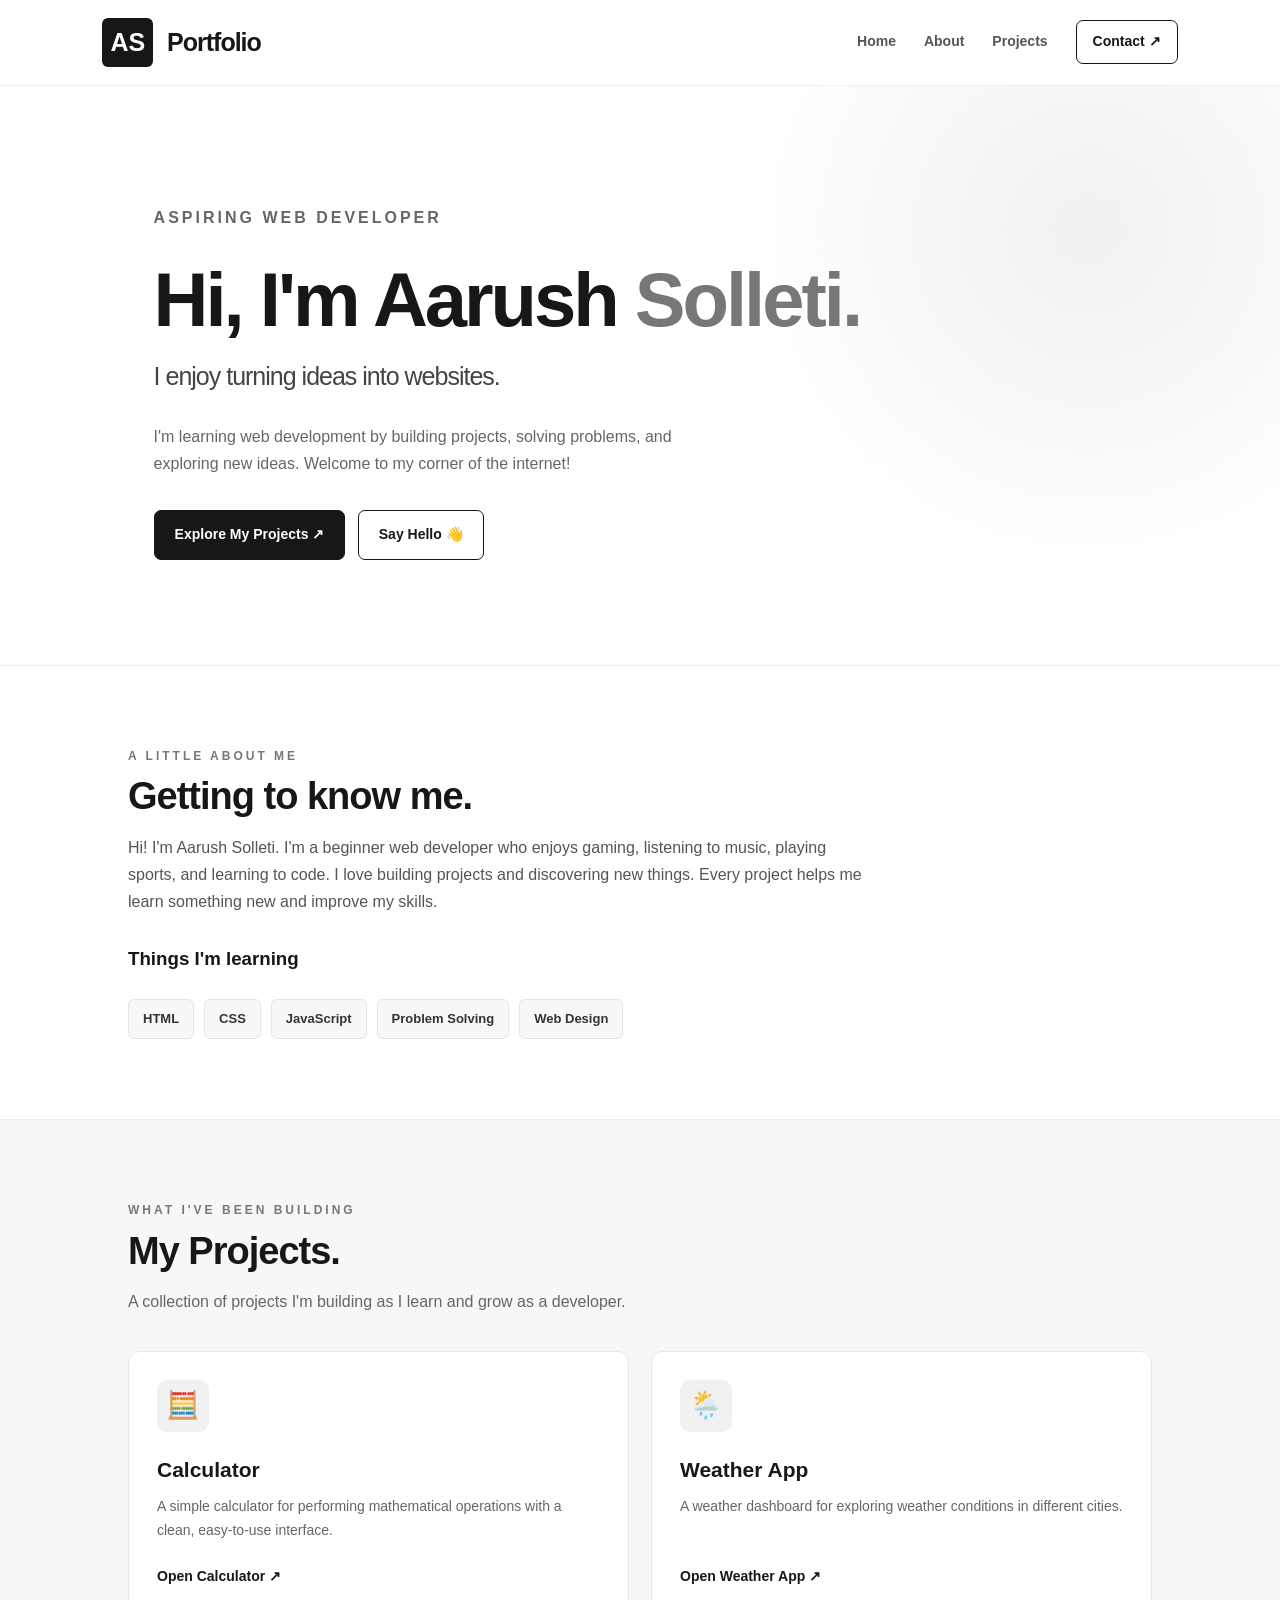
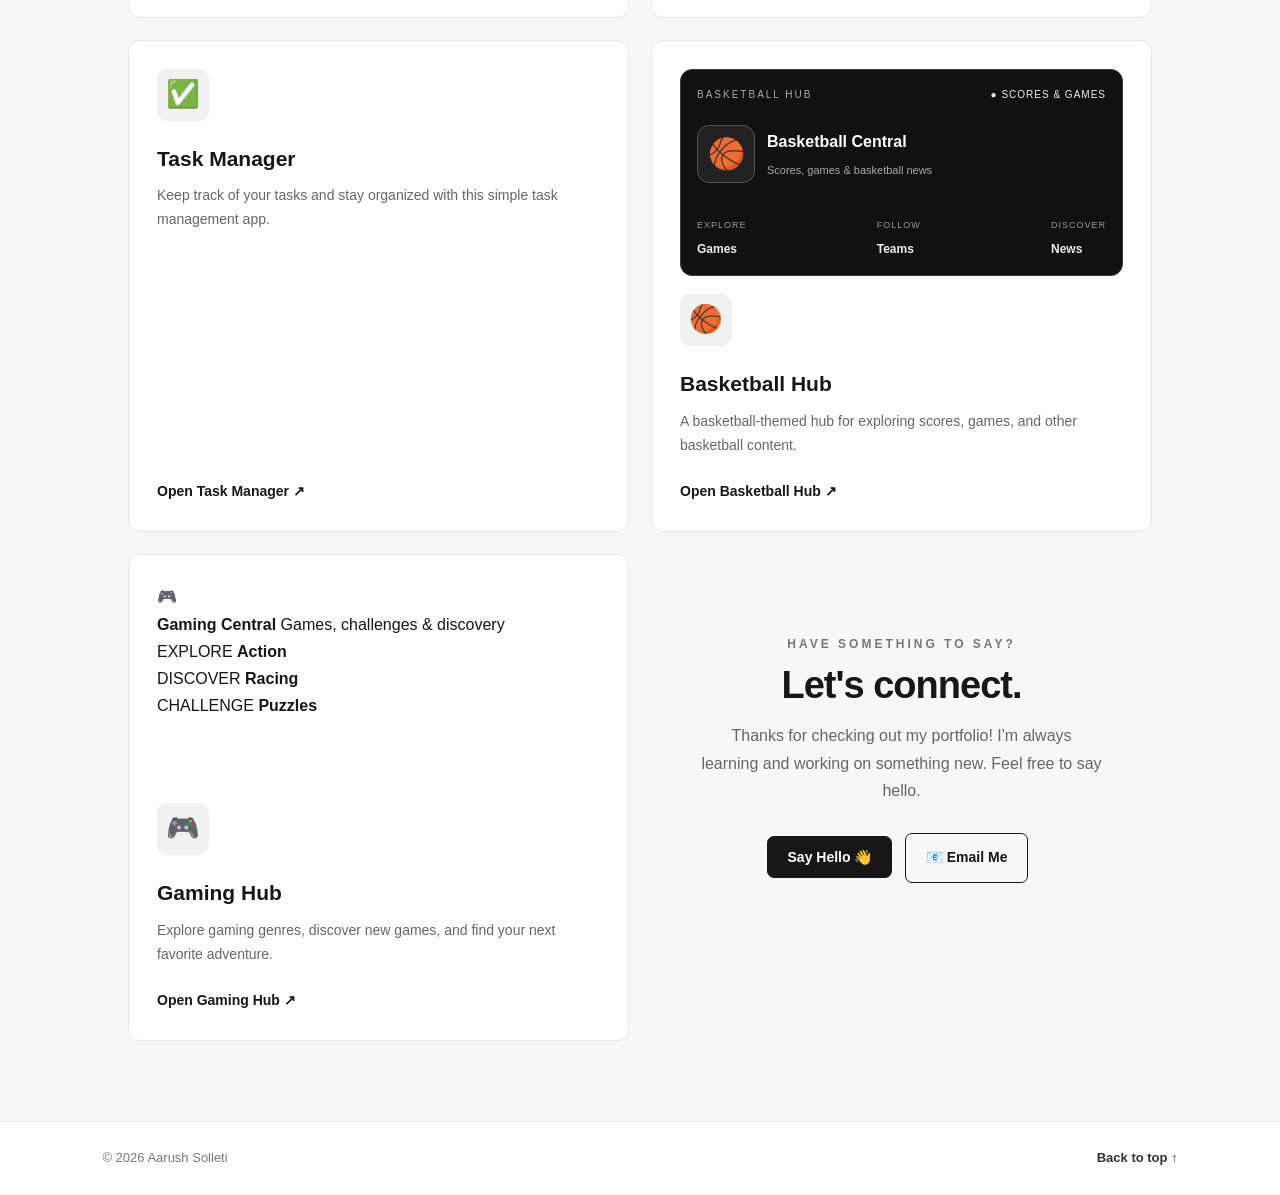
==== index.html @ 6acbe2f8 "Add homepage for GitHub Pages" ====
<!DOCTYPE html>
<html lang="en">
<head>
  <meta charset="UTF-8">
  <meta name="viewport" content="width=device-width, initial-scale=1.0">

  <title>Aarush Solleti | Web Developer</title>
  <meta name="description" content="Explore the portfolio and web development projects of Aarush Solleti.">

  <style>
    * {
      box-sizing: border-box;
      margin: 0;
      padding: 0;
    }

    html {
      scroll-behavior: smooth;
      scroll-padding-top: 90px;
    }

    body {
      background: #ffffff;
      color: #171717;
      font-family: Arial, Helvetica, sans-serif;
      line-height: 1.7;
    }

    a {
      color: inherit;
      text-decoration: none;
    }

    /* NAVIGATION */
    header {
      position: sticky;
      top: 0;
      z-index: 100;
      display: flex;
      justify-content: space-between;
      align-items: center;
      padding: 18px 8%;
      background: rgba(255, 255, 255, 0.95);
      border-bottom: 1px solid #eeeeee;
      backdrop-filter: blur(12px);
    }

    .logo {
      font-size: 25px;
      font-weight: 900;
      letter-spacing: -1px;
    }

    .logo span {
      display: inline-block;
      margin-right: 8px;
      padding: 3px 8px;
      background: #171717;
      color: #ffffff;
      border-radius: 6px;
      letter-spacing: 0;
    }

    nav {
      display: flex;
      align-items: center;
      gap: 28px;
    }

    nav a {
      color: #555555;
      font-size: 14px;
      font-weight: 600;
      transition: color 0.2s;
    }

    nav a:hover {
      color: #000000;
    }

    nav .nav-contact {
      padding: 9px 16px;
      border: 1px solid #171717;
      border-radius: 7px;
      color: #171717;
    }

    nav .nav-contact:hover {
      background: #171717;
      color: #ffffff;
    }

    /* HERO */
    .hero {
      min-height: 510px;
      display: flex;
      flex-direction: column;
      justify-content: center;
      align-items: flex-start;
      padding: 100px 12%;
      background:
        radial-gradient(circle at 85% 25%, #f0f0f0 0, transparent 28%),
        #ffffff;
    }

    .eyebrow {
      margin-bottom: 18px;
      color: #666666;
      font-size: 12px;
      font-weight: 800;
      letter-spacing: 3px;
      text-transform: uppercase;
    }

    .hero h1 {
      max-width: 800px;
      font-size: clamp(42px, 7vw, 76px);
      line-height: 1.08;
      letter-spacing: -3px;
    }

    .hero h1 span {
      color: #777777;
    }

    .hero h2 {
      margin-top: 20px;
      font-size: clamp(19px, 3vw, 25px);
      font-weight: 500;
      color: #444444;
    }

    .hero p {
      max-width: 570px;
      margin: 18px 0 28px;
      color: #666666;
      font-size: 16px;
    }

    .button {
      display: inline-flex;
      justify-content: center;
      align-items: center;
      gap: 8px;
      margin: 5px 8px 5px 0;
      padding: 12px 20px;
      border: 1px solid #171717;
      border-radius: 7px;
      background: #171717;
      color: #ffffff;
      font-size: 14px;
      font-weight: 700;
      cursor: pointer;
      transition: transform 0.2s, background 0.2s, color 0.2s;
    }

    .button:hover {
      transform: translateY(-3px);
      background: #333333;
    }

    .button-outline {
      background: transparent;
      color: #171717;
    }

    .button-outline:hover {
      background: #f0f0f0;
      color: #171717;
    }

    /* GENERAL SECTIONS */
    section:not(.hero) {
      padding: 80px 10%;
      scroll-margin-top: 65px;
    }

    .section-label {
      margin-bottom: 8px;
      color: #777777;
      font-size: 12px;
      font-weight: 800;
      letter-spacing: 3px;
      text-transform: uppercase;
    }

    section h2 {
      margin-bottom: 14px;
      font-size: clamp(28px, 4vw, 38px);
      line-height: 1.2;
      letter-spacing: -1px;
    }

    .section-intro {
      max-width: 650px;
      color: #666666;
    }

    /* ABOUT */
    .about {
      border-top: 1px solid #eeeeee;
      border-bottom: 1px solid #eeeeee;
    }

    .about-text {
      max-width: 750px;
      color: #555555;
    }

    .skills {
      display: flex;
      flex-wrap: wrap;
      gap: 10px;
      margin-top: 24px;
    }

    .skills span {
      padding: 8px 14px;
      border: 1px solid #e5e5e5;
      border-radius: 6px;
      background: #f8f8f8;
      color: #333333;
      font-size: 13px;
      font-weight: 600;
    }

    /* PROJECTS */
    .projects {
      background: #f7f7f7;
    }

    .project-grid {
      display: grid;
      grid-template-columns: repeat(2, minmax(0, 1fr));
      gap: 22px;
      margin-top: 35px;
    }

    .card {
      display: flex;
      flex-direction: column;
      align-items: flex-start;
      min-height: 255px;
      padding: 28px;
      border: 1px solid #e8e8e8;
      border-radius: 12px;
      background: #ffffff;
      transition: transform 0.25s, box-shadow 0.25s;
    }

    .card:hover {
      transform: translateY(-5px);
      box-shadow: 0 14px 35px rgba(0, 0, 0, 0.07);
    }

    .emoji {
      display: grid;
      width: 52px;
      height: 52px;
      place-items: center;
      margin-bottom: 20px;
      border-radius: 10px;
      background: #f1f1f1;
      font-size: 27px;
    }

    .card h3 {
      margin-bottom: 8px;
      font-size: 21px;
    }

    .card p {
      flex-grow: 1;
      margin-bottom: 22px;
      color: #666666;
      font-size: 14px;
    }

    .project-link {
      font-size: 14px;
      font-weight: 800;
      transition: gap 0.2s;
    }

    .project-link:hover {
      text-decoration: underline;
      text-underline-offset: 4px;
    }

    /* CONTACT */
    .contact {
      text-align: center;
    }

    .contact .section-intro {
      margin: 0 auto 24px;
    }

    #message {
      min-height: 28px;
      margin-top: 12px;
      color: #444444;
      font-weight: 600;
    }

    /* FOOTER */
    footer {
      display: flex;
      justify-content: space-between;
      gap: 15px;
      padding: 25px 8%;
      border-top: 1px solid #eeeeee;
      color: #777777;
      font-size: 13px;
    }

    footer a {
      color: #333333;
      font-weight: 700;
    }

    /* MOBILE */
    @media (max-width: 700px) {
      header {
        flex-direction: column;
        gap: 14px;
        padding: 16px 5%;
      }

      nav {
        justify-content: center;
        flex-wrap: wrap;
        gap: 12px 18px;
      }

      nav a {
        font-size: 13px;
      }

      .hero {
        min-height: auto;
        padding: 80px 7%;
      }

      .hero h1 {
        letter-spacing: -1.5px;
      }

      section:not(.hero) {
        padding: 60px 7%;
      }

      .project-grid {
        grid-template-columns: 1fr;
      }

      .card {
        min-height: 230px;
      }

      footer {
        flex-direction: column;
        align-items: center;
        text-align: center;
      }
    }

    @media (prefers-reduced-motion: reduce) {
      html {
        scroll-behavior: auto;
      }

      *,
      *::before,
      *::after {
        transition-duration: 0.01ms !important;
      }
    }
/* Basketball Hub preview */
.basketball-preview {
  width: 100%;
  box-sizing: border-box;
  margin-bottom: 18px;
  padding: 16px;
  overflow: hidden;
  border: 1px solid #3a3a3a;
  border-radius: 12px;
  background: #111;
  color: #f5f5f5;
  font-family: Arial, sans-serif;
}
.basketball-preview-top,
.basketball-preview-main,
.basketball-preview-stats {
  display: flex;
  align-items: center;
  justify-content: space-between;
  gap: 12px;
}

.basketball-preview-top {
  font-size: 10px;
  letter-spacing: 2px;
  color: #aaa;
}

.live-indicator {
  color: #eee;
  letter-spacing: 1px;
}

.basketball-preview-main {
  justify-content: flex-start;
  margin: 22px 0;
}

.basketball-ball {
  display: grid;
  place-items: center;
  width: 58px;
  height: 58px;
  flex-shrink: 0;
  border: 1px solid #555;
  border-radius: 12px;
  background: #222;
  font-size: 30px;
}

.basketball-preview-text {
  display: flex;
  flex-direction: column;
  gap: 6px;
  min-width: 0;
}

.basketball-preview-text strong {
  font-size: 16px;
  color: #fff;
}

.basketball-preview-text span {
  font-size: 11px;
  color: #aaa;
}

.basketball-preview-stats {
  padding-top: 13px;
  border-top: none;
}

.basketball-preview-stats div {
  display: flex;
  flex-direction: column;
  gap: 6px;
}

.basketball-preview-stats span {
  font-size: 9px;
  letter-spacing: 1px;
  color: #999;
}
/* Gaming Hub preview */
.gaming-preview {
  display: flex;
  flex-direction: column;
  box-sizing: border-box;
  min-height: 220px;
}


.gaming-preview-top {
  order: 3;
  margin-top: 18px;
  font-size: 10px;
  letter-spacing: 2px;
  color: #aaa;
}

.basketball-preview-stats strong {
  font-size: 12px;
  color: #eee;
}
  </style>
</head>

<body>
  <header>
    <a class="logo" href="#home" aria-label="Aarush Solleti home">
      <span>AS</span> Portfolio
    </a>

    <nav aria-label="Main navigation">
      <a href="#home">Home</a>
      <a href="#about">About</a>
      <a href="#projects">Projects</a>
      <a class="nav-contact" href="#contact">Contact ↗</a>
    </nav>
  </header>

  <main>
    <!-- HERO -->
    <section class="hero" id="home">
      <p class="eyebrow">Aspiring Web Developer</p>

      <h1>Hi, I'm Aarush <span>Solleti.</span></h1>

      <h2>I enjoy turning ideas into websites.</h2>

      <p>
        I'm learning web development by building projects,
        solving problems, and exploring new ideas.
        Welcome to my corner of the internet!
      </p>

      <div>
        <a class="button" href="#projects">Explore My Projects ↗</a>
        <a class="button button-outline" href="#contact">Say Hello 👋</a>
      </div>
    </section>

    <!-- ABOUT -->
    <section class="about" id="about">
      <p class="section-label">A little about me</p>
      <h2>Getting to know me.</h2>

      <p class="about-text">
        Hi! I'm Aarush Solleti. I'm a beginner web developer who enjoys
        gaming, listening to music, playing sports, and learning to code.
        I love building projects and discovering new things. Every project
        helps me learn something new and improve my skills.
      </p>

      <h3 style="margin-top: 28px;">Things I'm learning</h3>

      <div class="skills">
        <span>HTML</span>
        <span>CSS</span>
        <span>JavaScript</span>
        <span>Problem Solving</span>
        <span>Web Design</span>
      </div>
    </section>

    <!-- PROJECTS -->
    <section class="projects" id="projects">
      <p class="section-label">What I've been building</p>
      <h2>My Projects.</h2>
      <p class="section-intro">
        A collection of projects I'm building as I learn and grow
        as a developer.
      </p>

      <div class="project-grid">
        <article class="card">
          <div class="emoji">🧮</div>
          <h3>Calculator</h3>
          <p>
            A simple calculator for performing mathematical operations
            with a clean, easy-to-use interface.
          </p>
          <a class="project-link" href="calculator.html">
            Open Calculator ↗
          </a>
        </article>

        <article class="card">
          <div class="emoji">🌦️</div>
          <h3>Weather App</h3>
          <p>
            A weather dashboard for exploring weather conditions
            in different cities.
          </p>
          <a class="project-link" href="weather.html">
            Open Weather App ↗
          </a>
        </article>

        <article class="card">
          <div class="emoji">✅</div>
          <h3> Task Manager</h3>
          <p>
           Keep track of your tasks and stay organized with this simple
            task management app.
          </p>
          <a class="project-link" href="tasks.html">
            Open Task Manager ↗
          </a>
        </article>

<article class="card">
  <div class="project-preview basketball-preview">
    <div class="basketball-preview-top">
      <span>BASKETBALL HUB</span>
      <span class="live-indicator">● SCORES &amp; GAMES</span>
    </div>

    <div class="basketball-preview-main">
      <div class="basketball-ball">🏀</div>
      <div class="basketball-preview-text">
        <strong>Basketball Central</strong>
        <span>Scores, games &amp; basketball news</span>
      </div>
    </div>

    <div class="basketball-preview-stats">
      <div>
        <span>EXPLORE</span>
        <strong>Games</strong>
      </div>
      <div>
        <span>FOLLOW</span>
        <strong>Teams</strong>
      </div>
      <div>
        <span>DISCOVER</span>
        <strong>News</strong>
      </div>
    </div>
  </div>

  <div class="emoji">🏀</div>
  <h3>Basketball Hub</h3>
  <p>
    A basketball-themed hub for exploring scores,
    games, and other basketball content.
  </p>
  <a class="project-link" href="sports.html">
    Open Basketball Hub ↗
  </a>
</article>

<article class="card">
  <div class="project-preview gaming-preview">

    <div class="gaming-preview-main">
      <div class="gaming-icon">🎮</div>
      <div class="gaming-preview-text">
        <strong>Gaming Central</strong>
        <span>Games, challenges &amp; discovery</span>
      </div>
    </div>

    <div class="gaming-preview-stats">
  <div>
    <span>EXPLORE</span>
    <strong>Action</strong>
  </div>
  <div>
    <span>DISCOVER</span>
    <strong>Racing</strong>
  </div>
  <div>
    <span>CHALLENGE</span>
    <strong>Puzzles</strong>
  </div>
</div>

<div class="gaming-preview-bottom">
</div>

    <div class="gaming-preview-top">
      
    </div>

  </div>

  <div class="emoji">🎮</div>
  <h3>Gaming Hub</h3>
  <p>
    Explore gaming genres, discover new games,
    and find your next favorite adventure.
  </p>
  <a class="project-link" href="gaming.html">
    Open Gaming Hub ↗
  </a>
</article>

    <!-- CONTACT -->
    <section class="contact" id="contact">
      <p class="section-label">Have something to say?</p>
      <h2>Let's connect.</h2>

      <p class="section-intro">
        Thanks for checking out my portfolio! I'm always learning
        and working on something new. Feel free to say hello.
      </p>

      <button class="button" id="helloButton" type="button">
        Say Hello 👋
      </button>

      <a
        class="button button-outline"
        href="https://mail.google.com/mail/?view=cm&amp;to=aarush.solleti@gmail.com"
        target="_blank"
        rel="noopener noreferrer"
      >
        📧 Email Me
      </a>

      <p id="message" aria-live="polite"></p>
    </section>
  </main>

  <footer>
    <p>© <span id="year"></span> Aarush Solleti</p>
    <a href="#home">Back to top ↑</a>
  </footer>

  <script>
    const button = document.querySelector("#helloButton");
    const message = document.querySelector("#message");

    button.addEventListener("click", function () {
      message.textContent =
        "Thanks for visiting! I'm glad you're here. 👋";
    });

    document.querySelector("#year").textContent =
      new Date().getFullYear();
  </script>
</body>
</html>
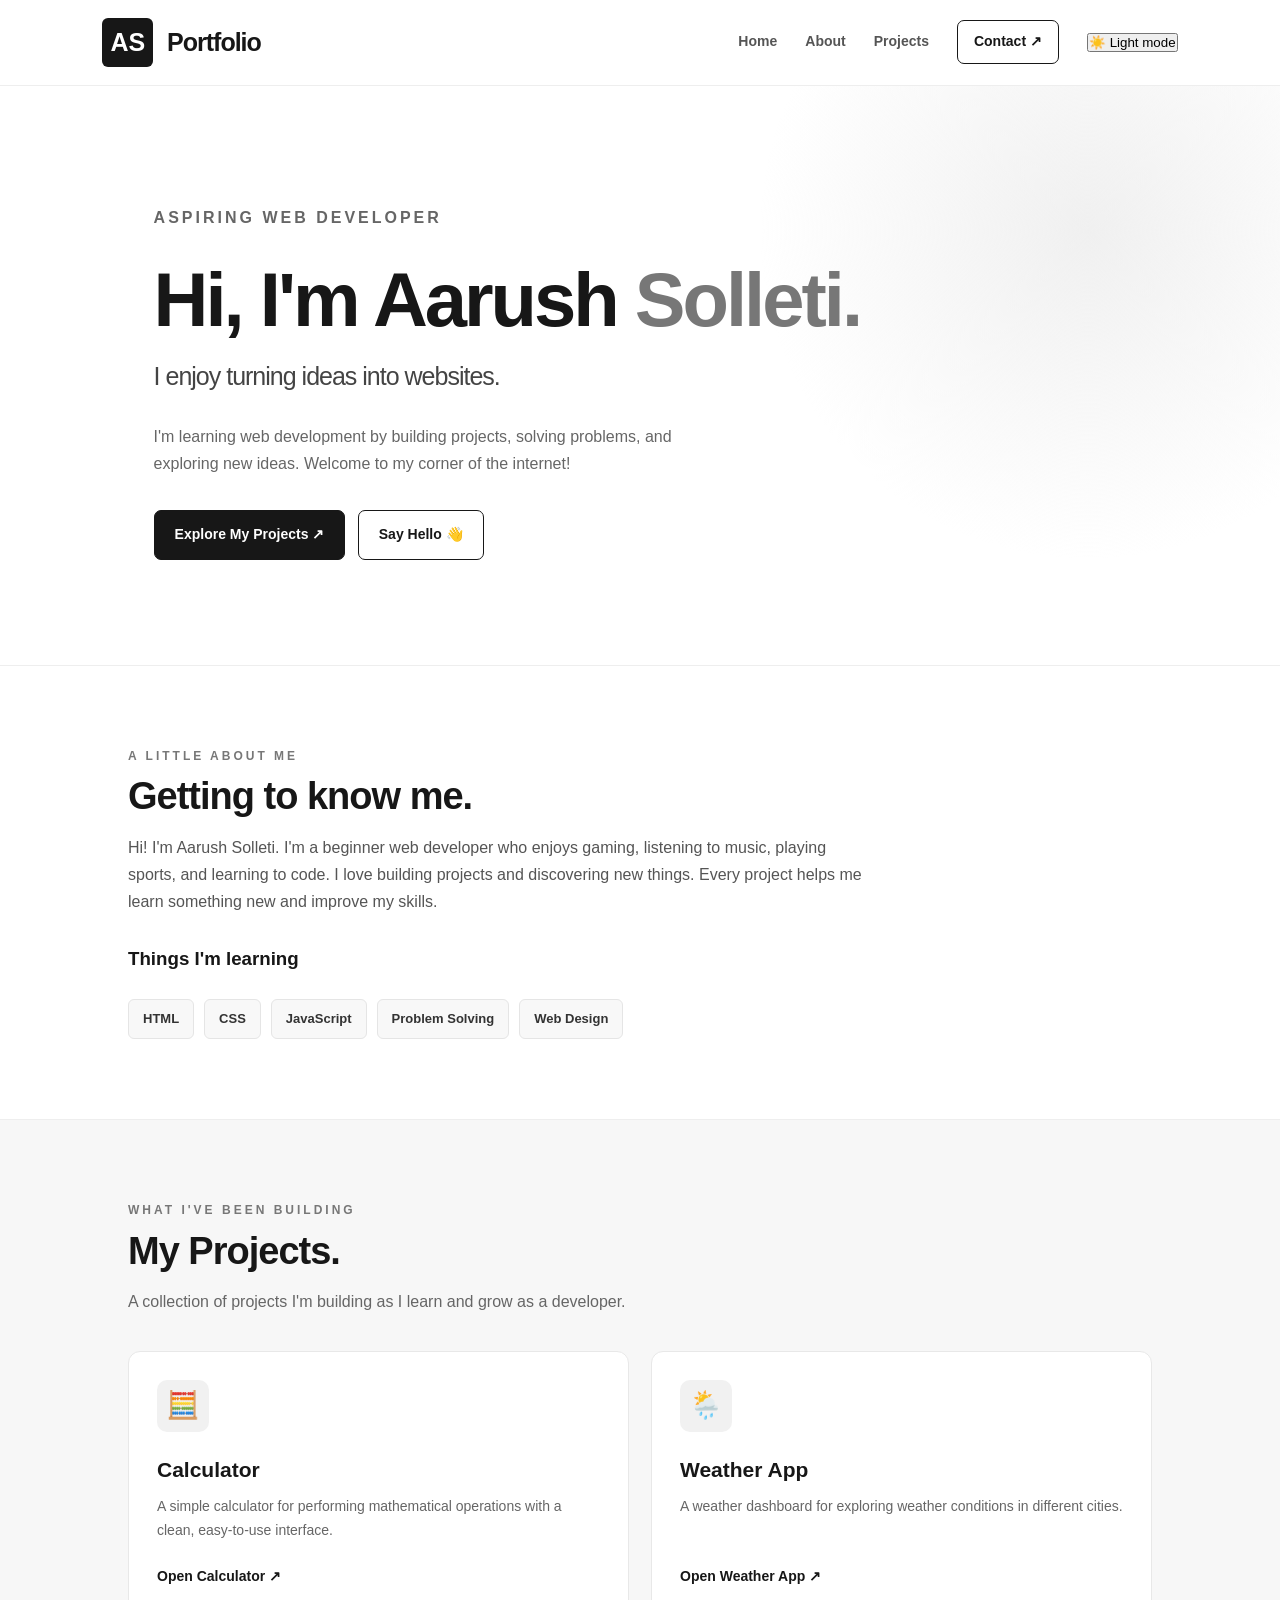
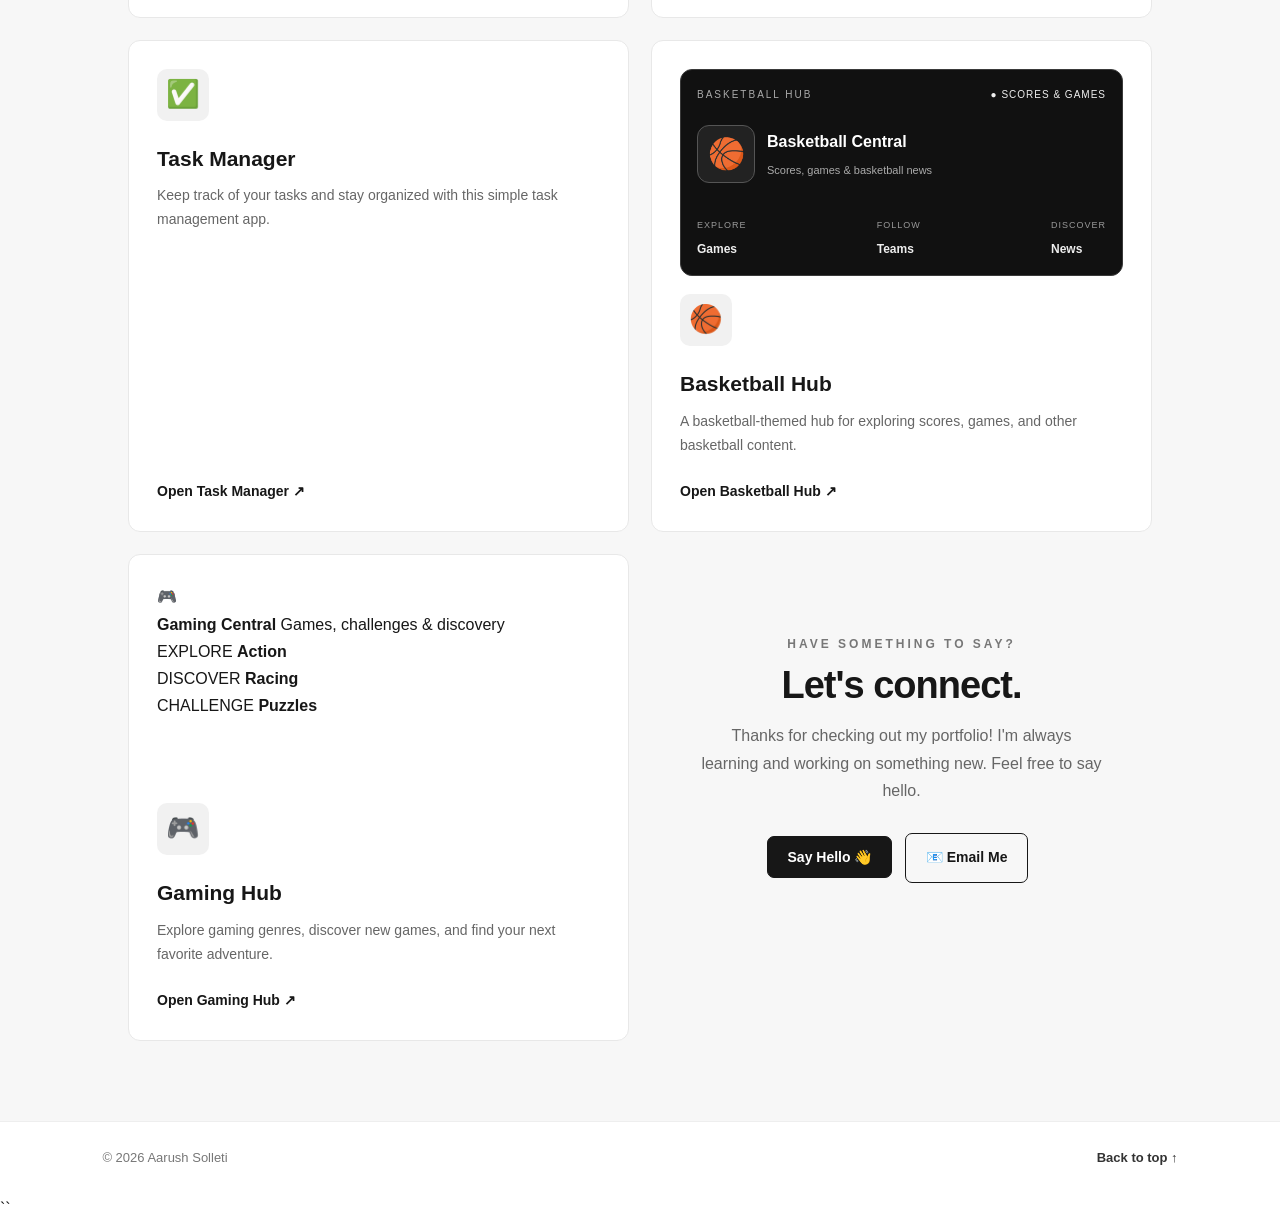
==== commit d3d441e8: "Add dark and light mode" ====
--- a/index.html
+++ b/index.html
@@ -495,6 +495,9 @@
       <a href="#about">About</a>
       <a href="#projects">Projects</a>
       <a class="nav-contact" href="#contact">Contact ↗</a>
+      <button id="theme-toggle" type="button" aria-label="Switch to light mode">
+  ☀️ Light mode
+</button>
     </nav>
   </header>
 
@@ -720,5 +723,6 @@
     document.querySelector("#year").textContent =
       new Date().getFullYear();
   </script>
+  `<script src="script.js"></script>`
 </body>
 </html>
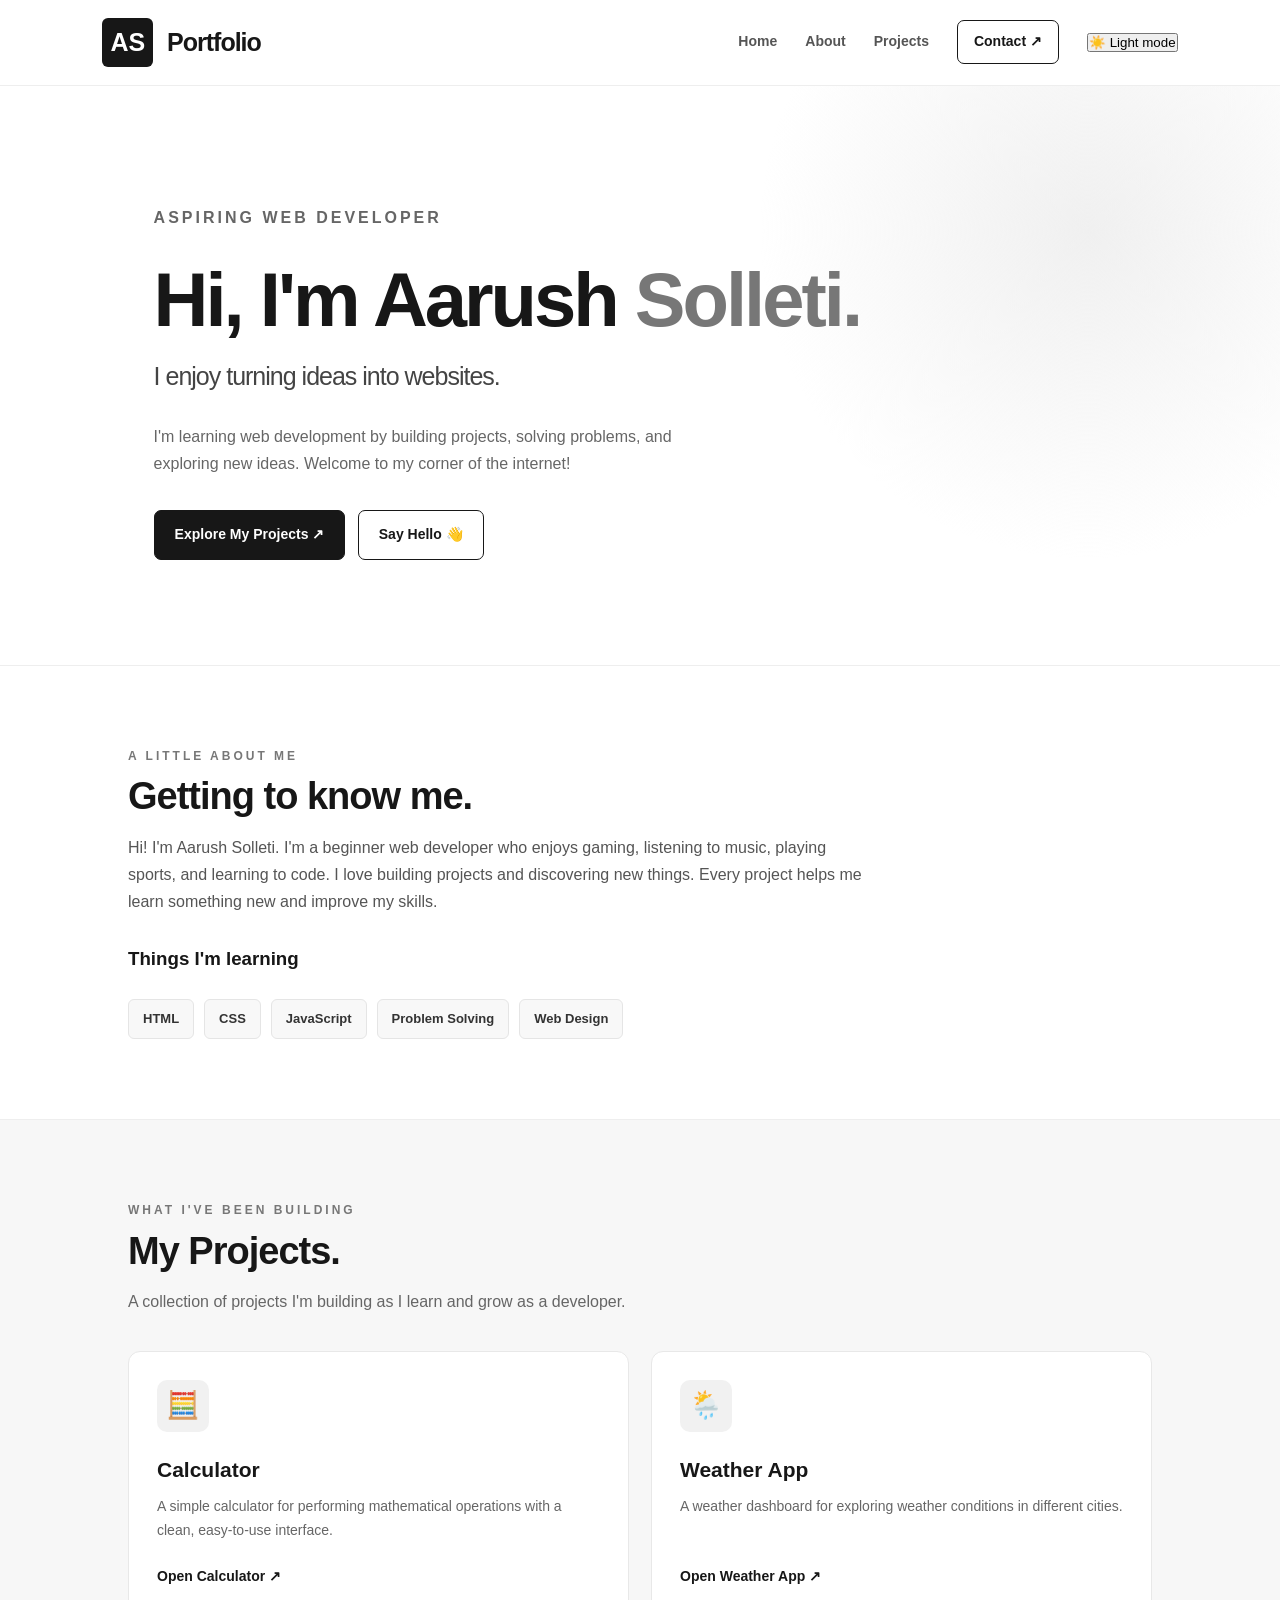
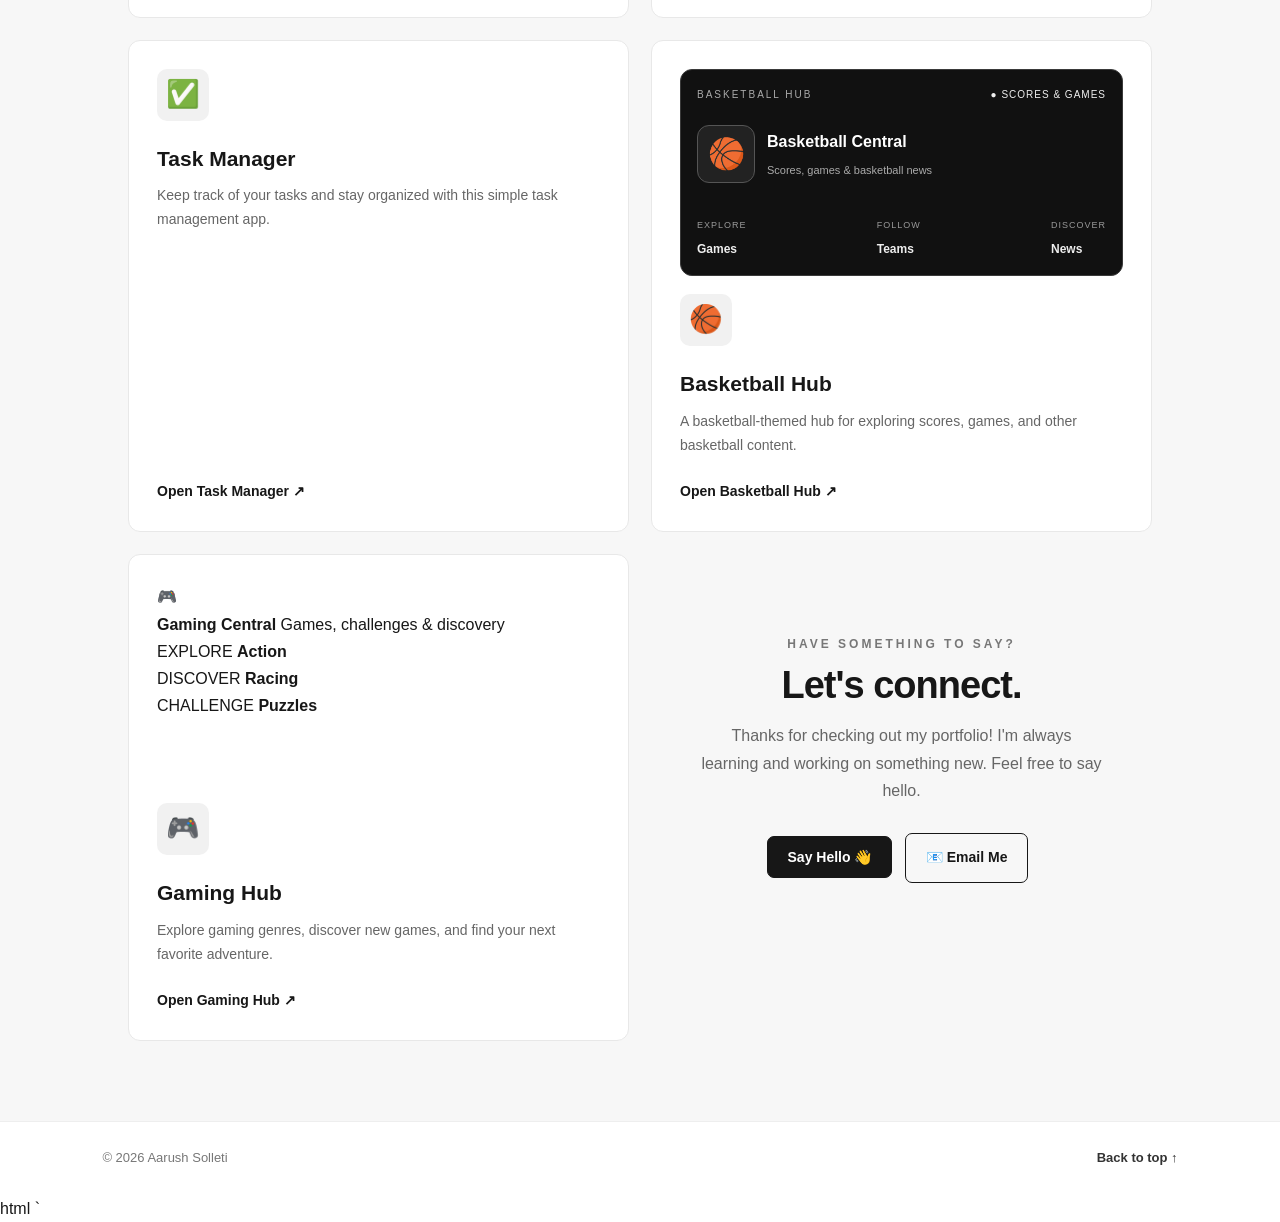
==== commit 2df06630: "Add my portfolio" ====
--- a/index.html
+++ b/index.html
@@ -711,18 +711,27 @@
     <a href="#home">Back to top ↑</a>
   </footer>
 
-  <script>
-    const button = document.querySelector("#helloButton");
-    const message = document.querySelector("#message");
-
-    button.addEventListener("click", function () {
-      message.textContent =
-        "Thanks for visiting! I'm glad you're here. 👋";
-    });
-
-    document.querySelector("#year").textContent =
-      new Date().getFullYear();
-  </script>
-  `<script src="script.js"></script>`
+ html
+<script>
+  const message = document.querySelector("#message");
+
+  if (message) {
+    const helloButton = document.querySelector("#helloButton");
+
+    if (helloButton) {
+      helloButton.addEventListener("click", function () {
+        message.textContent =
+          "Thanks for visiting! I'm glad you're here. 👋";
+      });
+    }
+  }
+
+  const year = document.querySelector("#year");
+  if (year) {
+    year.textContent = new Date().getFullYear();
+  }
+</script>
+
+  <script src="script.js"></script>`
 </body>
 </html>
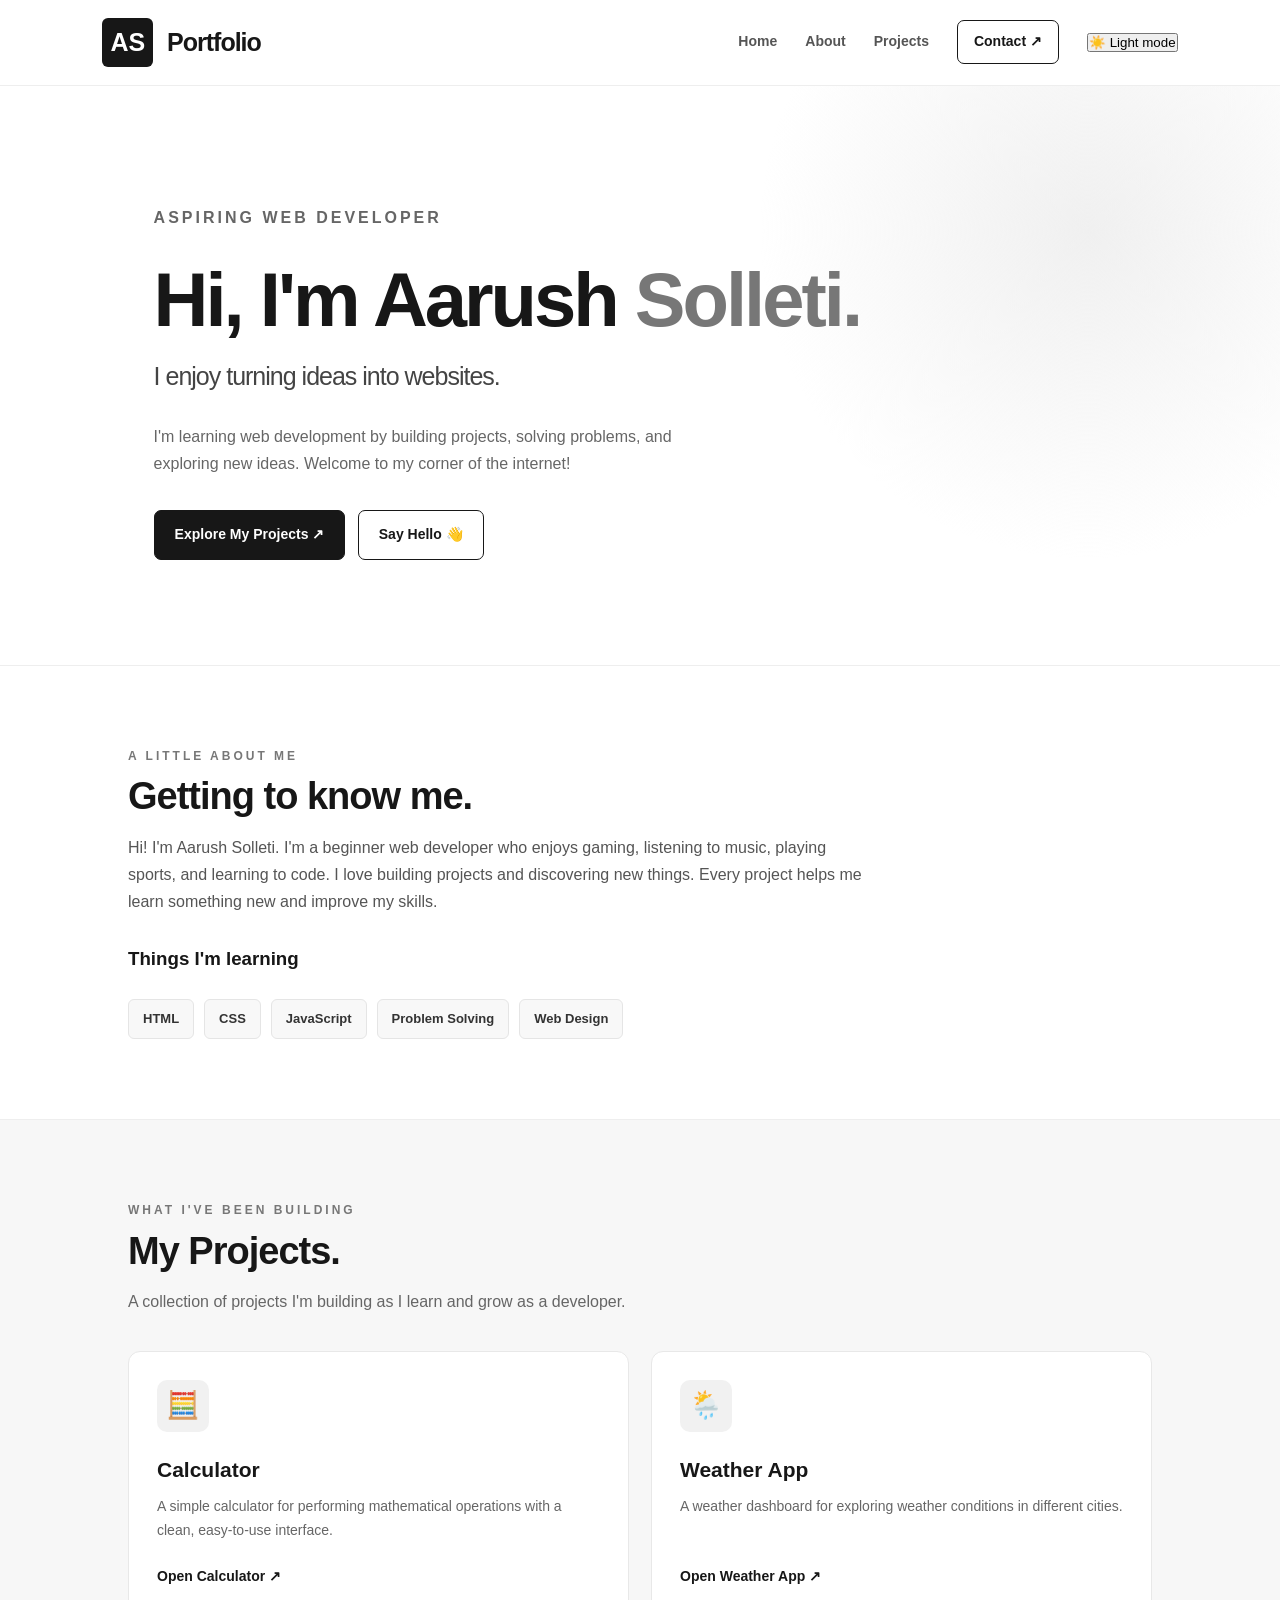
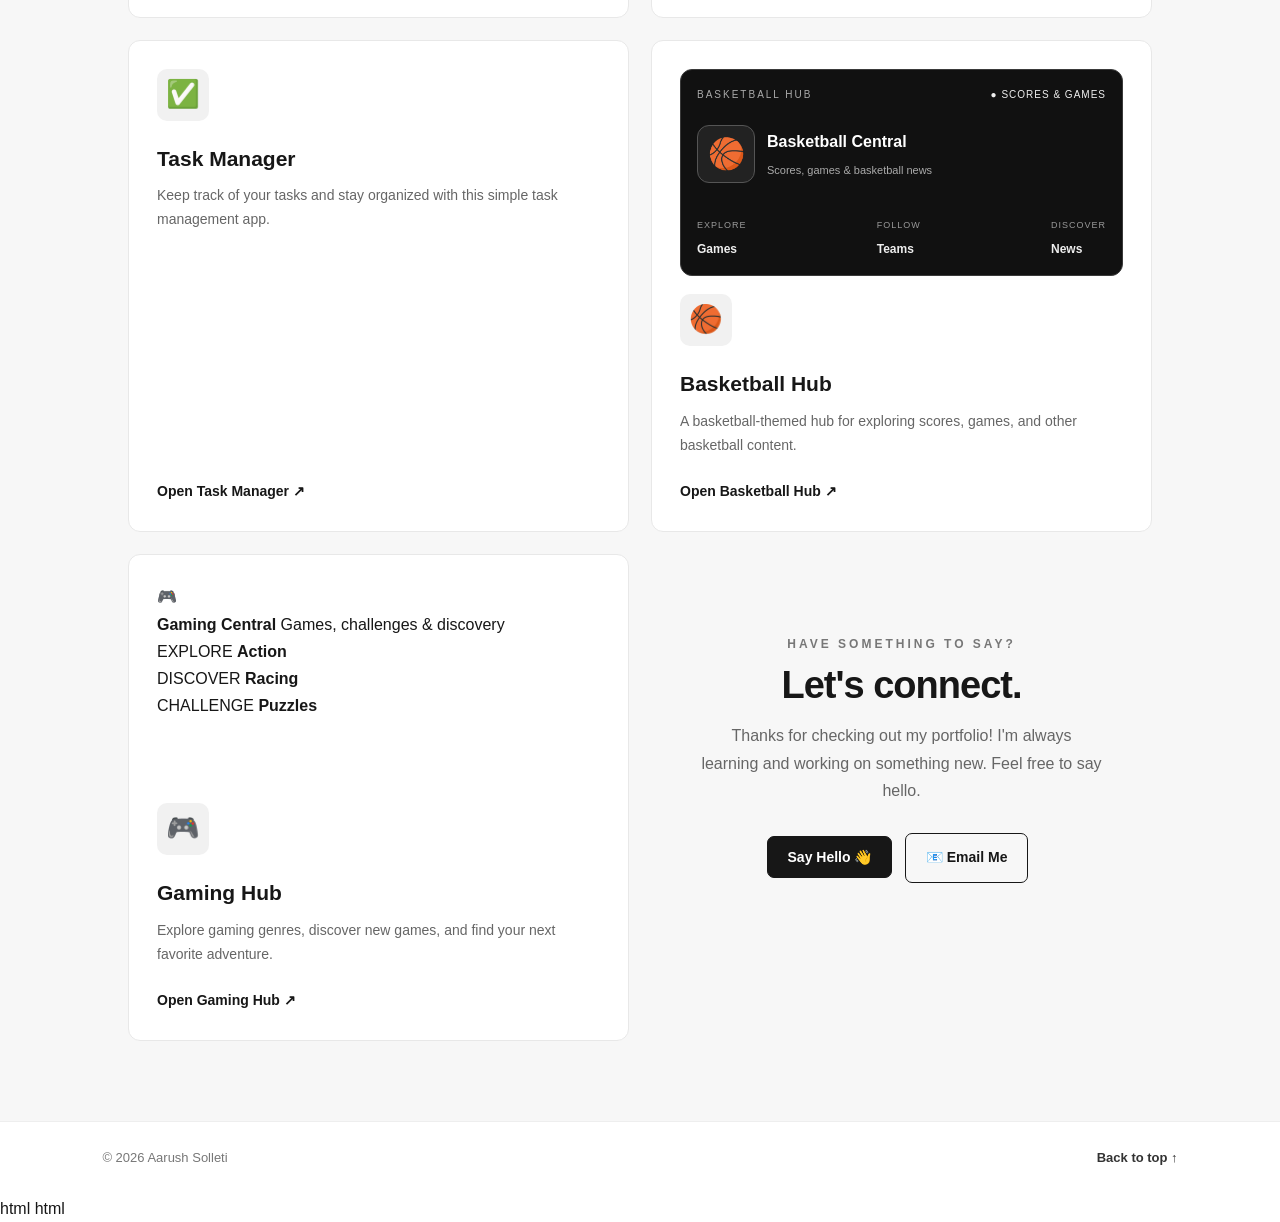
==== commit 01b5c465: "Fix inline script and copyright year" ====
--- a/index.html
+++ b/index.html
@@ -712,6 +712,7 @@
   </footer>
 
  html
+html
 <script>
   const message = document.querySelector("#message");
 
@@ -732,6 +733,7 @@
   }
 </script>
 
-  <script src="script.js"></script>`
+
+  <script src="script.js"></script>
 </body>
 </html>
